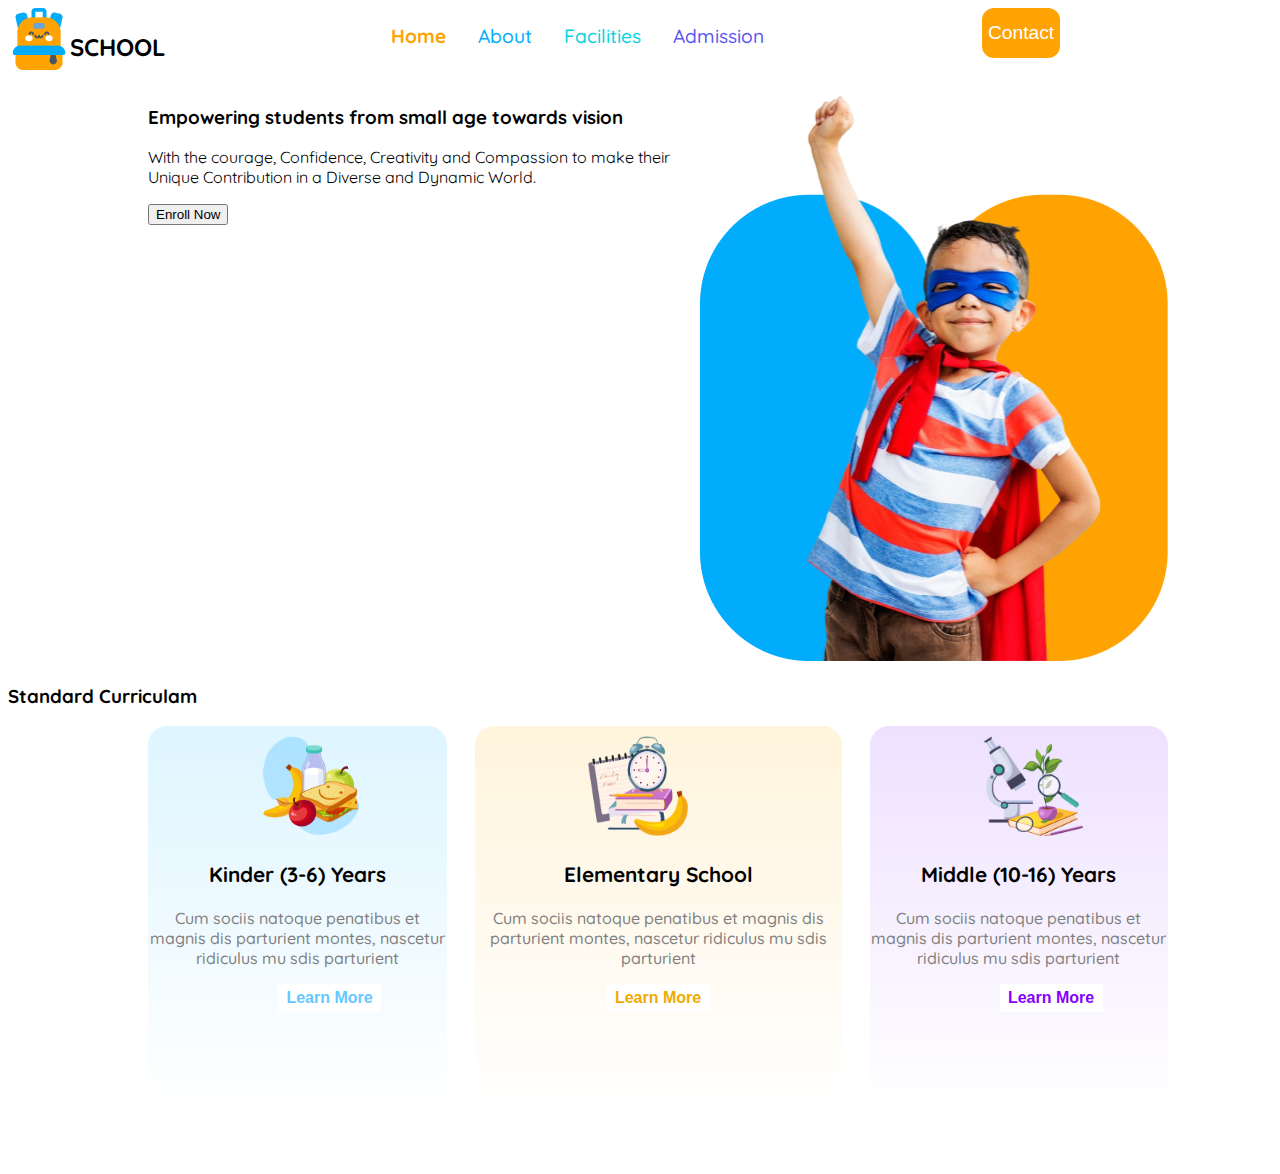
==== index.html @ 7dfc8a81 "first commit" ====
<!DOCTYPE html>
<html lang="en">
<head>
    <meta charset="UTF-8">
    <meta name="viewport" content="width=device-width, initial-scale=1.0">
    <title>Assignment 2</title>
    <link rel="stylesheet" href="styles/index.css">
</head>
<body class="quicksand">
    <header>
<nav class="navbar">
    <div class="div"><img src="assets/logo.png" alt="">
<h3 class="nav-title">SCHOOL</h3>
</div>
<ul class="nav-links">
   <li class="nav-item"><a href="" class="nav-link-1">Home</a></li>
   <li class="nav-item"><a href="" class="nav-link-2">About</a></li>
   <li class="nav-item"><a href="" class="nav-link-3">Facilities</a></li>
   <li class="nav-item"><a href="" class="nav-link-4">Admission</a></li>
</ul>
<button class="button-1">Contact</button>
</nav>
    </header>
    <main>
        <section class="baby-1">
            <div class="baby">
                <h3 class="baby-title">Empowering
                    students from small age towards vision </h3>
                    <p class="baby-paragraph">With the courage, Confidence, Creativity and Compassion to make their Unique Contribution in a Diverse and Dynamic World.</p>
                    <button class="button-2">Enroll Now</button>
            </div>
            <div class="baby-pic">
                <img src="assets/hero-kids.png">
            </div>
        </section>
        <section class="card">
            <h3 class="card-title">Standard Curriculam</h3>
           <div class="cards">
             <div class="card-1">
                <img src="assets/kinder.png">
                <h3 class="card-123-title">Kinder (3-6) Years</h3>
                <p class="card-123-paragraph">Cum sociis natoque penatibus et magnis
                    dis parturient montes, nascetur ridiculus
                    mu sdis parturient</p>
                    <button class="card-1-button">Learn More</button>
            </div>
           
            
            <div class="card-2">
                <img src="assets/elementary.png">
                <h3 class="card-123-title">Elementary School</h3>
                <p class="card-123-paragraph">Cum sociis natoque penatibus et magnis
                    dis parturient montes, nascetur ridiculus
                    mu sdis parturient</p>
                    <button class="card-2-button">Learn More</button>
            </div>
            <div class="card-3">
                <img src="assets/middle.png">
                <h3 class="card-123-title">Middle (10-16) Years</h3>
                <p class="card-123-paragraph">Cum sociis natoque penatibus et magnis
                    dis parturient montes, nascetur ridiculus
                    mu sdis parturient</p>
                    <button class="card-3-button">Learn More</button>
            </div>
        </div>
        

        </section>

    </main>
    
</body>
</html>
---- styles/index.css ----
@import url('https://fonts.googleapis.com/css2?family=Quicksand:wght@300..700&display=swap');



.quicksand {
  font-family: "Quicksand", serif;
  font-optical-sizing: auto;
  font-weight: 400;
  font-style: normal;
}

    body{
        max-width: 1160px;
    }

.navbar{
    max-width: 1160px;
    display: flex;
   
   
    
}
.div{
    display: flex;
}
.navbar img{
    width: 62px;
    height: 62px;
}
.nav-title{
    font-size: 1.5rem;
    font-weight: 700;
   
    color: Black;
}
.nav-links{
    display: flex;
    margin-left: 186px;
   
}
.nav-item{
    list-style: none;
    margin-right: 32px;
}
.nav-link-1{
    text-decoration: none;
    font-weight: 700;
    font-size: 1.2rem;
    color: rgb(254, 163, 1);
}
.nav-link-2{
    text-decoration: none;
    font-weight: 500;
    font-size: 1.2rem;
    color:rgb(1, 172, 253) ;
}
.nav-link-3{
    text-decoration: none;
    font-weight: 500;
    font-size: 1.2rem;
    color: rgb(5, 212, 223);
}
.nav-link-4{
    text-decoration: none;
    font-weight: 500;
    font-size: 1.2rem;
    color: rgb(93, 88, 239) ;
}
.button-1{
    background-color:rgb(254, 163, 1);
    border-radius: 12px;
    border: none;
    color:rgb(255, 255, 255) ;
    font-weight: 500;
    font-size: 1.2rem;
    padding: 10px, 10px, 10px, 10px;
    width:197px;
    height: 50px;
    margin-left: 186px;
    margin-right: 141px;
}
.baby-1{
    margin-left: 140px;
    max-width:1440px ;
    display: flex;
}
.baby-1 img{
    width: 468px;
    height: 575px;
}
.card{
    width:1160px;
    height: 482px;
}
.cards{
    display: flex;
    gap:28px ;
    margin-left: 140px;
}
.card-1{
    max-width: 368px;
    max-height: 477px;
    border-radius: 19px;
    border: skyblue;
    background:linear-gradient(to bottom,rgb(222, 245, 255),rgba(255, 255, 255, 0))
   
    }
    .card-1 img{
    
      width: 100px;
      height: 100px;
      margin-left: 113px;
      margin-top: 10px;
      
    }
    .card-2 img{
    
        width: 100px;
        height: 100px;
        margin-left: 113px;
        margin-top: 10px;
        
      }
      .card-3 img{
    
        width: 100px;
        height: 100px;
        margin-left: 113px;
        margin-top: 10px;
        
      }
.card-123-title{
    font-weight: 700;
    font-size: 1.3rem;
    text-align: center;
}
.card-123-paragraph{
    font-size: 1rem;
    font-weight: 500;
    text-align: center;
    color:rgb(128, 128, 128);
}
.card-2{
    max-width: 368px;
    max-height: 477px;
    border-radius: 19px;
   background: linear-gradient(rgb(255, 244, 220),rgba(255, 255, 255, 0));
}
.card-3{
    max-width: 368px;
    max-height: 477px;
    border:green;
    border-radius: 19px;
   background: linear-gradient(rgb(238, 225, 255),transparent);
}
.card-1-button{
width: 103px;
height:28px;
color:rgb(100, 200, 255);
font-size:1rem;
font-weight: 700;
text-align: center;
background-color:white ;
border: none;
margin-left: 130px;
}
.card-2-button{
    width: 103px;
    height:28px;
    color:rgb(240, 170, 0);
    font-size:1rem;
    font-weight: 700;
    text-align: center;
    background-color:white ;
    border: none;
    margin-left: 132px;
    margin-right: 132px;
    margin-bottom: 50px;
    }
    .card-3-button{
        width: 103px;
        height:28px;
        color:rgb(135, 0, 255);
        font-size:1rem;
        font-weight: 700;
        text-align: center;
        background-color:white ;
        border: none;
        margin-left: 130px;
        margin-bottom: 100px;
        }
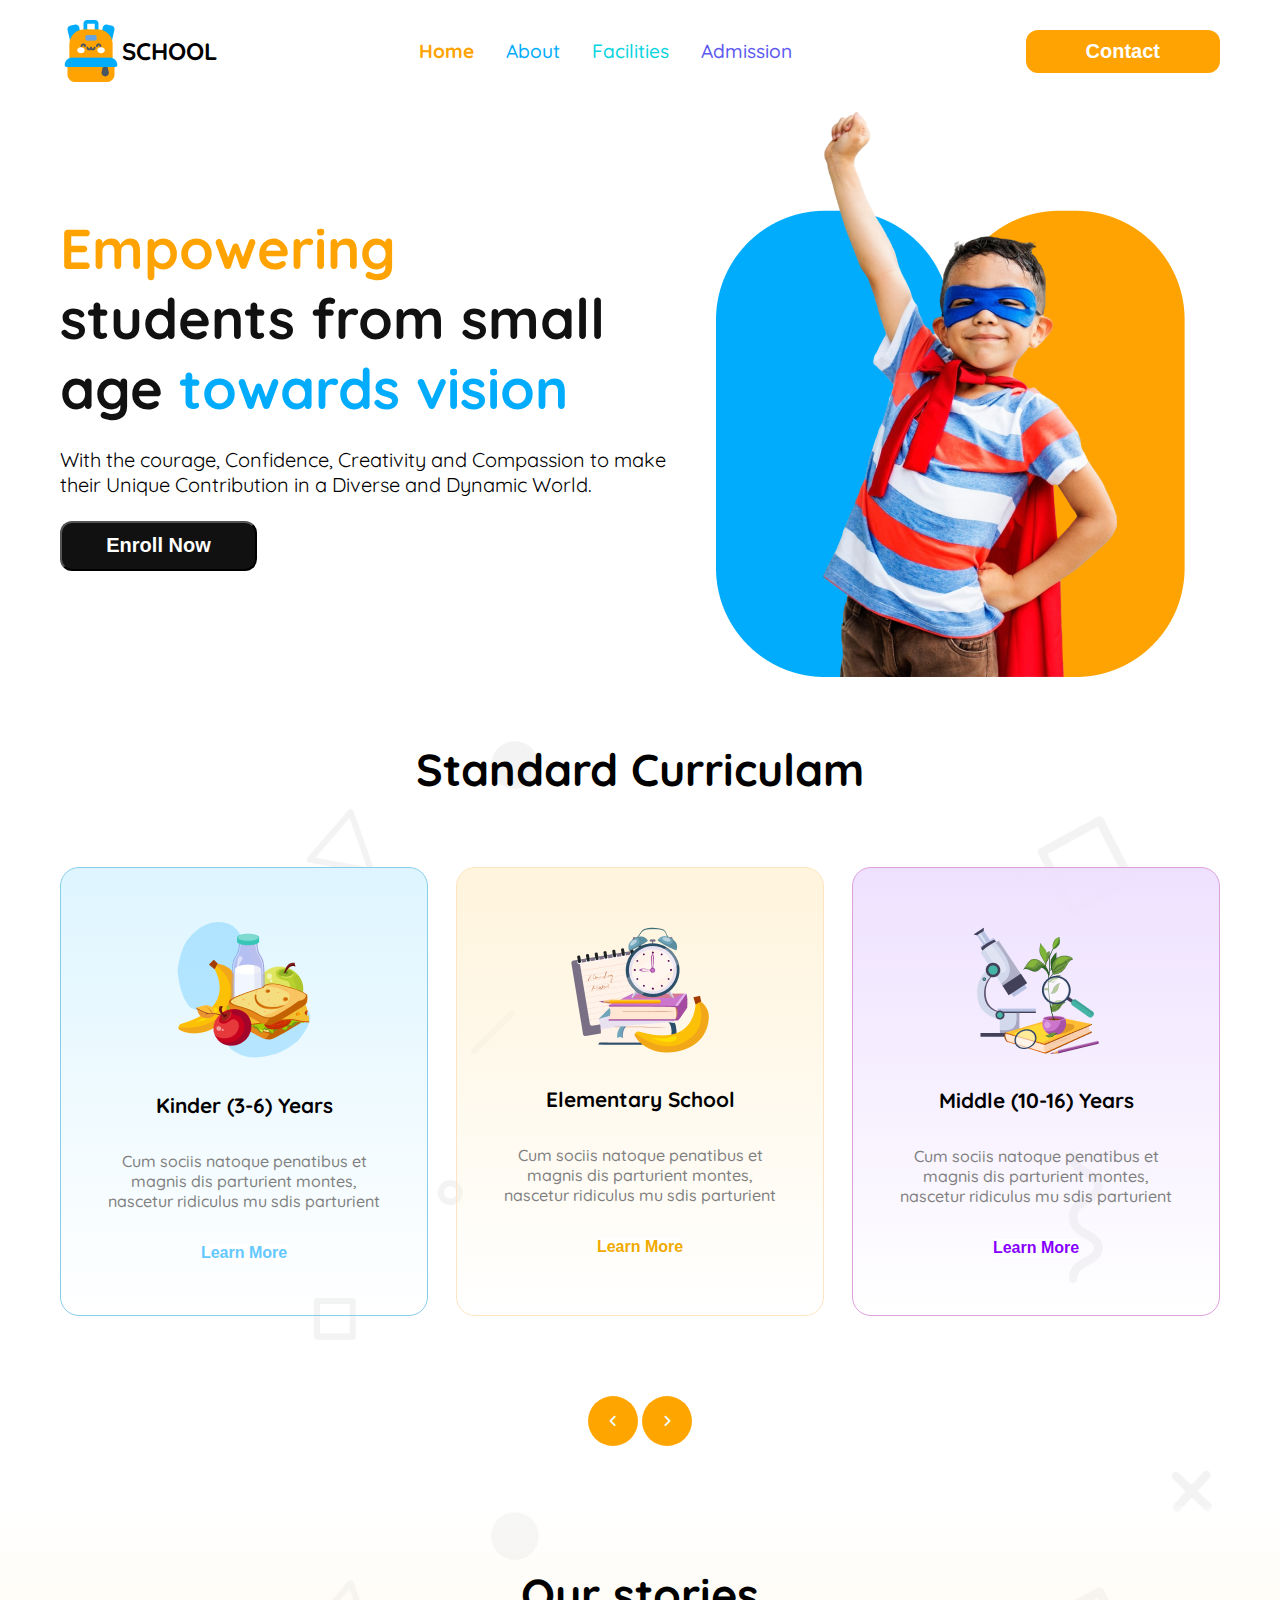
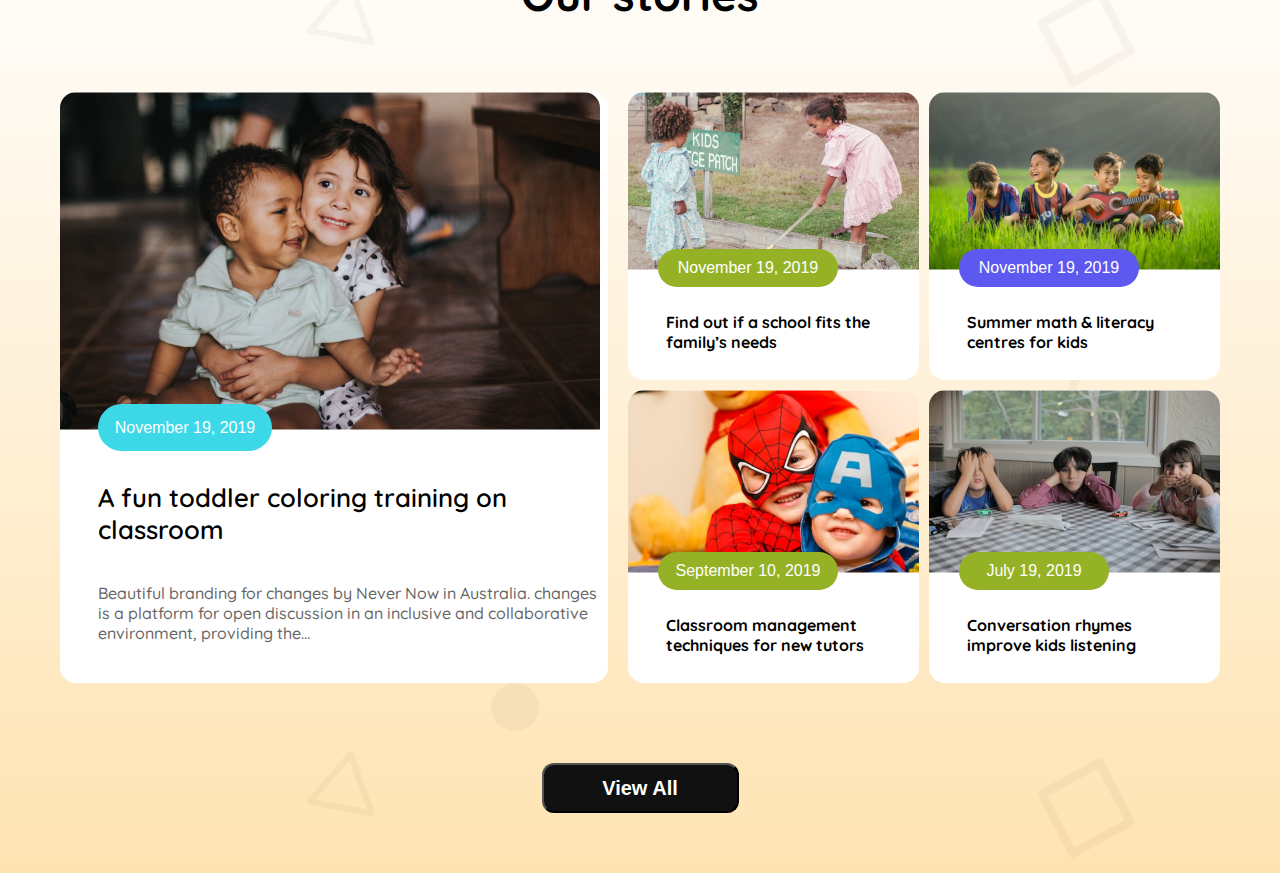
==== commit 2c7efb1c: "rename the html file" ====
--- a/index.html
+++ b/index.html
@@ -1,73 +1,161 @@
 <!DOCTYPE html>
 <html lang="en">
+
 <head>
     <meta charset="UTF-8">
     <meta name="viewport" content="width=device-width, initial-scale=1.0">
     <title>Assignment 2</title>
-    <link rel="stylesheet" href="styles/index.css">
+    <link rel="stylesheet" href="styles/index1.css">
+    <link rel="stylesheet" href="https://cdnjs.cloudflare.com/ajax/libs/font-awesome/6.7.2/css/all.min.css"
+        integrity="sha512-Evv84Mr4kqVGRNSgIGL/F/aIDqQb7xQ2vcrdIwxfjThSH8CSR7PBEakCr51Ck+w+/U6swU2Im1vVX0SVk9ABhg=="
+        crossorigin="anonymous" referrerpolicy="no-referrer" />
 </head>
+
 <body class="quicksand">
     <header>
-<nav class="navbar">
-    <div class="div"><img src="assets/logo.png" alt="">
-<h3 class="nav-title">SCHOOL</h3>
-</div>
-<ul class="nav-links">
-   <li class="nav-item"><a href="" class="nav-link-1">Home</a></li>
-   <li class="nav-item"><a href="" class="nav-link-2">About</a></li>
-   <li class="nav-item"><a href="" class="nav-link-3">Facilities</a></li>
-   <li class="nav-item"><a href="" class="nav-link-4">Admission</a></li>
-</ul>
-<button class="button-1">Contact</button>
-</nav>
+        <nav class="navbar">
+            <div class="div"><img src="assets/logo.png" alt="">
+                <h3 class="nav-title">SCHOOL</h3>
+            </div>
+            <ul class="nav-links">
+                <li class="nav-item"><a href="" class="nav-link-1">Home</a></li>
+                <li class="nav-item"><a href="" class="nav-link-2">About</a></li>
+                <li class="nav-item"><a href="" class="nav-link-3">Facilities</a></li>
+                <li class="nav-item"><a href="" class="nav-link-4">Admission</a></li>
+            </ul>
+            <button class="button-1">Contact</button>
+            <i class="fa-solid fa-bars" id="menubar"></i>
+        </nav>
+
+
+        <section class="hero-kid">
+            <div class="hero">
+                <h3 class="hero-kid-title"><span class="span-1">Empowering</span><br>
+                    <span class="span-2">students from small <br> age </span> <span class="span-3"> towards
+                        vision</span>
+                </h3>
+                <p class="hero-kid-paragraph">With the courage, Confidence, Creativity and Compassion to make <br> their
+                    Unique Contribution in a Diverse and Dynamic World.</p>
+                <button class="button-2">Enroll Now</button>
+            </div>
+            <div class="hero-pic">
+                <img src="assets/hero-kids.png" alt="">
+            </div>
+        </section>
     </header>
     <main>
-        <section class="baby-1">
-            <div class="baby">
-                <h3 class="baby-title">Empowering
-                    students from small age towards vision </h3>
-                    <p class="baby-paragraph">With the courage, Confidence, Creativity and Compassion to make their Unique Contribution in a Diverse and Dynamic World.</p>
-                    <button class="button-2">Enroll Now</button>
+        <section class="curriculam">
+            <h3 class="card-title">Standard Curriculam</h3>
+            <div class="cards">
+                <div class="card-1 commom-card">
+                    <img src="assets/kinder.png">
+                    <h3 class="card-123-title">Kinder (3-6) Years</h3>
+                    <p class="card-123-paragraph">Cum sociis natoque penatibus et magnis
+                        dis parturient montes, nascetur ridiculus
+                        mu sdis parturient</p>
+                    <button class="card-1-button">Learn More</button>
+                </div>
+                <div class="card-2 commom-card">
+                    <img src="assets/elementary.png">
+                    <h3 class="card-123-title">Elementary School</h3>
+                    <p class="card-123-paragraph">Cum sociis natoque penatibus et magnis
+                        dis parturient montes, nascetur ridiculus
+                        mu sdis parturient</p>
+                    <button class="card-2-button">Learn More</button>
+                </div>
+                <div class="card-3 commom-card">
+                    <img src="assets/middle.png">
+                    <h3 class="card-123-title">Middle (10-16) Years</h3>
+                    <p class="card-123-paragraph">Cum sociis natoque penatibus et magnis
+                        dis parturient montes, nascetur ridiculus
+                        mu sdis parturient</p>
+                    <button class="card-3-button">Learn More</button>
+                </div>
+
             </div>
-            <div class="baby-pic">
-                <img src="assets/hero-kids.png">
+            <div class="r-button"><button class="round-button"><i class="fa-solid fa-angle-left"></i> </button> <button class="round-button"><i class="fa-solid fa-angle-right"></i></button></div> 
+
+        </section>
+        <section class="story-class">
+            <div class="story">
+                <h3 class="story-title">Our stories</h3>
+                <div class="story-container">
+                    <div class="big-card">
+                        <img src="assets/story-1.png" alt="">
+                        <div class="bn"><button class="story-button-1">November 19, 2019</button></div>
+                        <h3 class="big-card-title">A fun toddler coloring training on<br>
+                            classroom</h3>
+                        <p class="big-card-paragraph">Beautiful branding for changes by Never Now in Australia.
+                            changes is a platform for open discussion in an inclusive and
+                            collaborative environment, providing the...</p>
+                    </div>
+                    <div class="collage">
+                        <div class="small-card">
+                            <img src="assets/story-2.png" alt="">
+                            <div class="small-button"><button class="s-button">November 19, 2019</button></div>
+                            <p class="story-paragraph">Find out if a school fits the<br>
+                                family’s needs
+                            </p>
+                        </div>
+                        <div class="small-card">
+                            <img src="assets/story-3.png" alt="">
+                            <div class="small-button"><button class="s1-button">November 19, 2019</button></div>
+                            <p class="story-paragraph">Summer math & literacy<br>
+                                centres for kids</p>
+                        </div>
+                        <div class="small-card">
+                            <img src="assets/story-4.png" alt="">
+                            <div class="small-button"><button class="s-button">September 10, 2019</button></div>
+                            <p class="story-paragraph">Classroom management<br>
+                                techniques for new tutors
+                            </p>
+                        </div>
+                        <div class="small-card">
+                            <img src="assets/story-5.png" alt="">
+                            <div class="small-button"><button class="s2-button">July 19, 2019</button></div>
+                            <p class="story-paragraph">Conversation rhymes<br>
+                                improve kids listening
+                            </p>
+                        </div>
+                    </div>
+                </div> 
+                <div class="btn"><button class="button-7">View All</button></div>
             </div>
         </section>
-        <section class="card">
-            <h3 class="card-title">Standard Curriculam</h3>
-           <div class="cards">
-             <div class="card-1">
-                <img src="assets/kinder.png">
-                <h3 class="card-123-title">Kinder (3-6) Years</h3>
-                <p class="card-123-paragraph">Cum sociis natoque penatibus et magnis
-                    dis parturient montes, nascetur ridiculus
-                    mu sdis parturient</p>
-                    <button class="card-1-button">Learn More</button>
-            </div>
-           
+    </main>
+    <footer class="none">
+        <section class="footer-section">
             
-            <div class="card-2">
-                <img src="assets/elementary.png">
-                <h3 class="card-123-title">Elementary School</h3>
-                <p class="card-123-paragraph">Cum sociis natoque penatibus et magnis
-                    dis parturient montes, nascetur ridiculus
-                    mu sdis parturient</p>
-                    <button class="card-2-button">Learn More</button>
-            </div>
-            <div class="card-3">
-                <img src="assets/middle.png">
-                <h3 class="card-123-title">Middle (10-16) Years</h3>
-                <p class="card-123-paragraph">Cum sociis natoque penatibus et magnis
-                    dis parturient montes, nascetur ridiculus
-                    mu sdis parturient</p>
-                    <button class="card-3-button">Learn More</button>
-            </div>
-        </div>
-        
 
+                <div class="main-div">
+                    <div class="footer-1">
+                        <div class="divi"><img src="assets/babe.png">
+                            <h3 class="footer-title">Kids<br> Education</h3>
+                        </div>
+                        <p class="footer-paragraph">Pizza ipsum dolor meat lovers buffalo.<br>Deep dolor roll melted
+                            bacon
+                            Bianca pan<br> bacon pineapple Aussie. Mayo rib sauce<br> Hawaiian meatball.</p>
+                    </div>
+                    <div class="about">
+                        <h3 class="about-title">About School</h3>
+                        <ul class="links">
+                            <li class="item"><a href="" class="link-1">Home</a></li>
+                            <li class="item"><a href="" class="link-1">About</a></li>
+                            <li class="item"><a href="" class="link-1">Facilities</a></li>
+                            <li class="item"><a href="" class="link-1">Admission</a></li>
+                        </ul>
+                    </div>
+                    <div class="social-media">
+                        <h3 class="media-title">Keep In Touch</h3>
+                        <img src="assets/fb.png" alt="">
+                        <img src="assets/dribble.png" alt="">
+                        <img src="assets/twitter.png" alt="">
+                        <img src="assets/google+.png" alt="">
+                    </div>
+                </div>
+            
         </section>
+    </footer>
+</body>
 
-    </main>
-    
-</body>
 </html>--- a/styles/index1.css
+++ b/styles/index1.css
@@ -0,0 +1,555 @@
+@import url('https://fonts.googleapis.com/css2?family=Quicksand:wght@300..700&display=swap');
+
+
+
+.quicksand {
+    font-family: "Quicksand", serif;
+    font-optical-sizing: auto;
+    font-weight: 400;
+    font-style: normal;
+}
+
+* {
+    margin: 0px;
+    padding: 0px;
+}
+
+main {
+
+    background: url('../assets/bg.png');
+
+}
+
+.navbar,
+.hero-kid,
+.curriculam,
+.story,
+.footer-class {
+    max-width: 1160px;
+    margin: 0px auto;
+}
+
+.navbar {
+
+    display: flex;
+    justify-content: space-between;
+
+    align-items: center;
+    margin-top: 20px;
+    margin-bottom: 20px;
+}
+
+.div {
+    display: flex;
+    align-items: center;
+}
+
+.navbar img {
+    width: 62px;
+    height: 62px;
+}
+
+.nav-title {
+    font-size: 1.5rem;
+    font-weight: 700;
+
+    color: Black;
+}
+
+.nav-links {
+    display: flex;
+
+
+}
+
+.nav-item {
+    list-style: none;
+    margin-right: 32px;
+}
+
+.nav-link-1 {
+    text-decoration: none;
+    font-weight: 700;
+    font-size: 1.2rem;
+    color: rgb(254, 163, 1);
+}
+
+.nav-link-2 {
+    text-decoration: none;
+    font-weight: 500;
+    font-size: 1.2rem;
+    color: rgb(1, 172, 253);
+}
+
+.nav-link-3 {
+    text-decoration: none;
+    font-weight: 500;
+    font-size: 1.2rem;
+    color: rgb(5, 212, 223);
+}
+
+.nav-link-4 {
+    text-decoration: none;
+    font-weight: 500;
+    font-size: 1.2rem;
+    color: rgb(93, 88, 239);
+}
+
+.button-1 {
+    background-color: rgb(254, 163, 1);
+    border-radius: 12px;
+    border: none;
+    color: rgb(255, 255, 255);
+    font-weight: 600;
+    font-size: 1.25rem;
+    padding: 10px 60px;
+}
+#menubar{
+    display: none;
+}
+
+.hero-kid {
+    display: flex;
+    align-items: center;
+    gap: 50px;
+}
+
+.hero-kid-paragraph {
+    font-weight: 400;
+    font-size: 1.25rem;
+    color: Black;
+}
+
+.hero {
+    display: flex;
+    flex-direction: column;
+    gap: 24px;
+
+}
+
+
+
+.button-2 {
+    width: 197px;
+    height: 50px;
+    border-radius: 12px;
+    color: rgb(255, 255, 255);
+    background-color: rgb(17, 17, 17);
+    padding: 10px, 10px, 10px, 10px;
+    font-size: 1.25rem;
+    font-weight: 700;
+}
+
+.span-1 {
+    font-size: 3.5rem;
+    font-weight: 700;
+    color: rgb(254, 163, 1);
+}
+
+.span-2 {
+    font-size: 3.5rem;
+    font-weight: 700;
+    color: rgb(17, 17, 17);
+}
+
+.span-3 {
+    font-size: 3.5rem;
+    font-weight: 700;
+    color: rgb(1, 172, 253);
+}
+
+.cards {
+    display: flex;
+
+    gap: 28px;
+}
+
+
+.commom-card {
+    display: flex;
+    flex-direction: column;
+    gap: 33px;
+    justify-content: center;
+    align-items: center;
+    padding: 53px 40px;
+
+}
+
+.card-123-title {
+    font-weight: 700;
+    font-size: 1.3rem;
+    text-align: center;
+}
+
+.card-123-paragraph {
+    font-size: 1rem;
+    font-weight: 500;
+    text-align: center;
+    color: rgb(128, 128, 128);
+}
+
+.card-1 {
+
+    border-radius: 19px;
+
+    border: 1px solid skyblue;
+    background: linear-gradient(to bottom, rgb(222, 245, 255), rgba(255, 255, 255, 0))
+}
+
+.card-2 {
+    border: 1px solid bisque;
+    border-radius: 19px;
+    background: linear-gradient(rgb(255, 244, 220), rgba(255, 255, 255, 0));
+}
+
+.card-3 {
+    border: 1px solid plum;
+    border-radius: 19px;
+    background: linear-gradient(rgb(238, 225, 255), transparent);
+}
+
+.card-1-button {
+
+    color: rgb(100, 200, 255);
+    font-size: 1rem;
+    font-weight: 700;
+    text-align: center;
+    background-color: white;
+    border: none;
+
+}
+
+.card-2-button {
+
+    color: rgb(240, 170, 0);
+    font-size: 1rem;
+    font-weight: 700;
+    text-align: center;
+    background-color: white;
+    border: none;
+
+
+}
+
+.card-3-button {
+
+    color: rgb(135, 0, 255);
+    font-size: 1rem;
+    font-weight: 700;
+    text-align: center;
+    background-color: white;
+    border: none;
+
+
+}
+
+.card-title,
+.story-title {
+    font-weight: 700;
+    font-size: 2.8rem;
+    text-align: center;
+}
+
+.card-title {
+    margin-top: 60px;
+    margin-bottom: 70px;
+}
+
+.r-button {
+    text-align: center;
+    margin-top: 80px;
+    margin-bottom: 60px;
+}
+
+.round-button {
+    height: 50px;
+    width: 50px;
+    border-radius: 50%;
+    padding: 18px;
+    border: none;
+    background-color: orange;
+    color: azure;
+    font-weight: 700;
+
+
+
+}
+
+.button-7 {
+    width: 197px;
+    height: 50px;
+    border-radius: 12px;
+    color: rgb(255, 255, 255);
+    background-color: rgb(17, 17, 17);
+    padding: 10px, 10px, 10px, 10px;
+    font-size: 1.25rem;
+    font-weight: 700;
+}
+.btn{
+    margin-top: 80px;
+    margin-bottom: 60px;
+}
+.story-class {
+    background: linear-gradient(to top, rgba(254, 163, 1, 0.3), rgba(255, 255, 255, 0.3));
+
+}
+
+.story-title {
+    margin-top: 60px;
+    margin-bottom: 70px;
+}
+
+.story-container {
+    display: flex;
+    gap: 20px;
+}
+
+.big-card img {
+
+    border-top-left-radius: 16px;
+    border-top-right-radius: 16px;
+}
+
+.big-card {
+padding-bottom: 35px;
+    background-color: white;
+    border-radius: 16px;
+
+}
+
+.big-card-title {
+    color: rgba(0, 0, 0, 1);
+    font-weight: 600;
+    font-size: 1.6rem;
+    margin-left: 38px;
+    margin-bottom: 38px;
+}
+
+.big-card-paragraph {
+    font-weight: 500;
+    font-size: 1rem;
+    color: rgba(102, 102, 102, 1);
+    margin-left: 38px;
+}
+
+.story-button-1 {
+    background-color: rgb(60, 216, 232);
+    width: 174px;
+    height: 47px;
+    border-radius: 47px;
+    color: white;
+    font-weight: 500;
+    font-size: 1rem;
+    border: none;
+
+}
+
+.bn {
+    margin-left: 38px;
+    bottom: 30px;
+    position: relative;
+
+
+}
+
+.collage {
+    display: grid;
+    grid-template-columns: repeat(2, 1fr);
+    gap: 10px;
+}
+
+.small-card {
+    padding-bottom: 28px;
+    border-radius: 16px;
+    background-color: white;
+}
+
+.story-class {
+    display: flex;
+
+}
+
+.story {
+    display: flex;
+    flex-direction: column;
+    align-items: center;
+    justify-content: center;
+}
+
+.small-card img {
+    border-top-left-radius: 16px;
+    border-top-right-radius: 16px;
+}
+
+.small-button {
+    margin-left: 30px;
+    position: relative;
+    bottom: 25px;
+
+}
+
+.s-button {
+    background-color: rgb(149, 178, 38);
+    width: 180px;
+    height: 38px;
+    border-radius: 47px;
+    color: white;
+    font-weight: 500;
+    font-size: 1rem;
+    border: none;
+}
+
+.s1-button {
+    background-color: rgba(93, 88, 240, 1);
+    width: 180px;
+    height: 38px;
+    border-radius: 47px;
+    color: white;
+    font-weight: 500;
+    font-size: 1rem;
+    border: none;
+}
+
+.s2-button {
+    background-color: rgb(149, 178, 38);
+    width: 150px;
+    height: 38px;
+    border-radius: 47px;
+    color: white;
+    font-weight: 500;
+    font-size: 1rem;
+    border: none;
+}
+
+.story-paragraph {
+    font-size: 1rem;
+    font-weight: 700;
+    color: rgb(0, 0, 0);
+    margin-left: 38px;
+}
+
+.footer-section {
+    background-color: rgba(1, 172, 253, 1);
+}
+
+.main-div {
+    display: flex;
+
+    padding-top: 123px;
+    padding-bottom: 174px;
+    justify-content: space-around;
+
+}
+
+.divi {
+    display: flex;
+    margin-bottom: 20px;
+}
+
+.footer-title {
+    font-weight: 700;
+    font-size: 2.6rem;
+    color: rgb(255, 255, 255);
+
+
+}
+
+.item {
+    list-style: none;
+    margin-bottom: 20px;
+
+}
+
+.link-1 {
+    text-decoration: none;
+    font-weight: 5200;
+    font-size: 1.5erem;
+    gap: 30px;
+    color: rgb(255, 255, 255);
+}
+
+.footer-paragraph {
+    color: rgb(255, 255, 255);
+    font-weight: 400;
+    font-size: 1.25rem;
+}
+
+.about-title {
+    font-weight: 700;
+    font-size: 1.5erem;
+    color: rgb(255, 255, 255);
+    margin-bottom: 20px;
+}
+
+.media-title {
+    font-weight: 700;
+    font-size: 1.6erem;
+    color: rgb(255, 255, 255);
+    margin-bottom: 20px;
+}
+
+.none{
+    display: none;
+}
+@media screen  and (max-width:576px) {
+    .nav-title{
+        display: none;
+    }
+    .nav-links{
+        display: none;
+    }
+    .button-1{
+        display: none;
+    }
+    #menubar{
+        display: unset;
+    }
+    .navbar{
+        padding: 12px 20px;
+        border: 2px solid orange;
+        margin-top: 0px;
+    }
+    .hero-kid{
+        flex-direction: column-reverse;
+        justify-content: center;
+        align-items: center;
+        padding: 0px 20px;
+    }
+    .hero-kid img{
+        width: 100%;
+    }
+    .hero{
+        justify-content: center;
+        align-items: center;
+    }
+    .hero-kid-paragraph{
+        text-align: center;
+    }
+    .hero-kid-title{
+        text-align: center;
+    }
+    .cards{
+        flex-direction: column;
+        gap:13px;
+        
+    }
+    .curriculam{
+        padding: 20px;
+    }
+    .card-title{
+        font-size: 1.8rem;
+        margin-bottom: 30px;
+    }
+    .r-button{
+        display: none;
+    }
+    .big-card{
+        display: none;
+    }
+    .small-card img{
+        width: 100%;
+    }
+    .collage{
+        padding: 0px 12px;
+    }
+}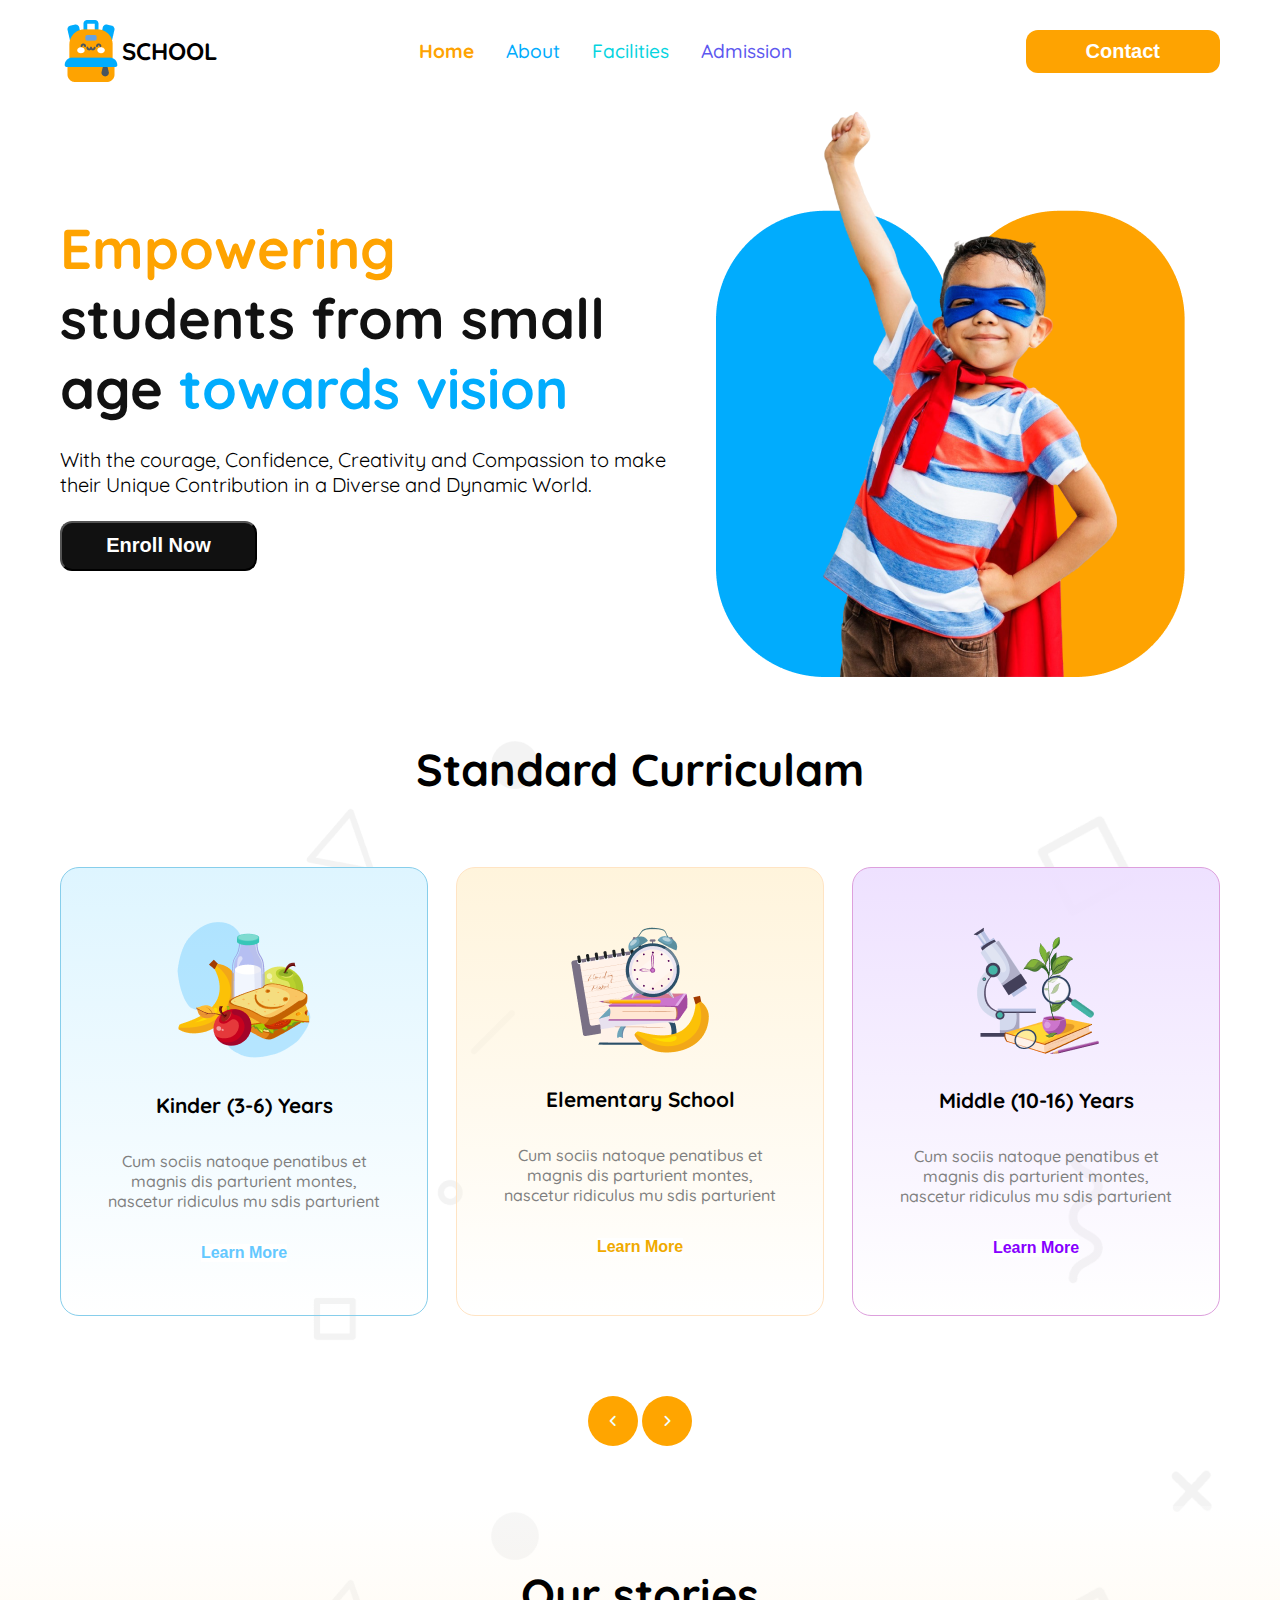
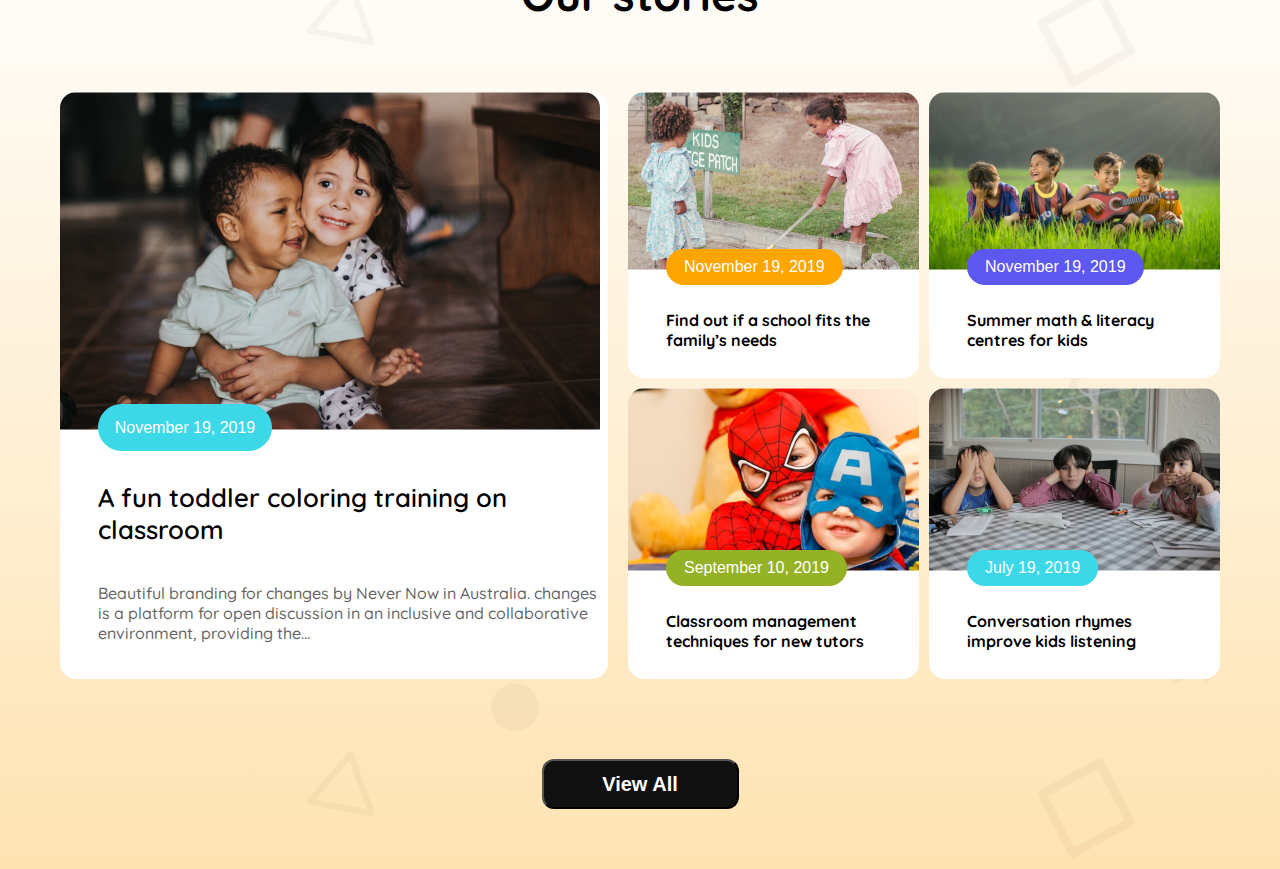
==== commit 0b502edf: "card design" ====
--- a/index.html
+++ b/index.html
@@ -92,14 +92,14 @@
                     <div class="collage">
                         <div class="small-card">
                             <img src="assets/story-2.png" alt="">
-                            <div class="small-button"><button class="s-button">November 19, 2019</button></div>
+                            <div class="small-button"><button class="s-button" style="background-color: orange;">November 19, 2019</button></div>
                             <p class="story-paragraph">Find out if a school fits the<br>
                                 family’s needs
                             </p>
                         </div>
                         <div class="small-card">
                             <img src="assets/story-3.png" alt="">
-                            <div class="small-button"><button class="s1-button">November 19, 2019</button></div>
+                            <div class="small-button"><button class="s-button" style="background-color: #5D58F0;">November 19, 2019</button></div>
                             <p class="story-paragraph">Summer math & literacy<br>
                                 centres for kids</p>
                         </div>
@@ -112,7 +112,7 @@
                         </div>
                         <div class="small-card">
                             <img src="assets/story-5.png" alt="">
-                            <div class="small-button"><button class="s2-button">July 19, 2019</button></div>
+                            <div class="small-button"><button class="s-button" style="background-color: #3CD8E8;">July 19, 2019</button></div>
                             <p class="story-paragraph">Conversation rhymes<br>
                                 improve kids listening
                             </p>
--- a/styles/index1.css
+++ b/styles/index1.css
@@ -382,7 +382,7 @@
 }
 
 .small-button {
-    margin-left: 30px;
+    margin-left: 38px;
     position: relative;
     bottom: 25px;
 
@@ -390,8 +390,7 @@
 
 .s-button {
     background-color: rgb(149, 178, 38);
-    width: 180px;
-    height: 38px;
+   padding:9px 18px;
     border-radius: 47px;
     color: white;
     font-weight: 500;
@@ -552,4 +551,17 @@
     .collage{
         padding: 0px 12px;
     }
+    .story-paragraph{
+        margin-left:10px;
+    }
+    .small-button{
+        margin-left: 10px;
+        bottom: 18px;
+
+    }
+    .s-button{
+        padding: 7px;
+        font-size: 0.7rem;
+    }
+
 }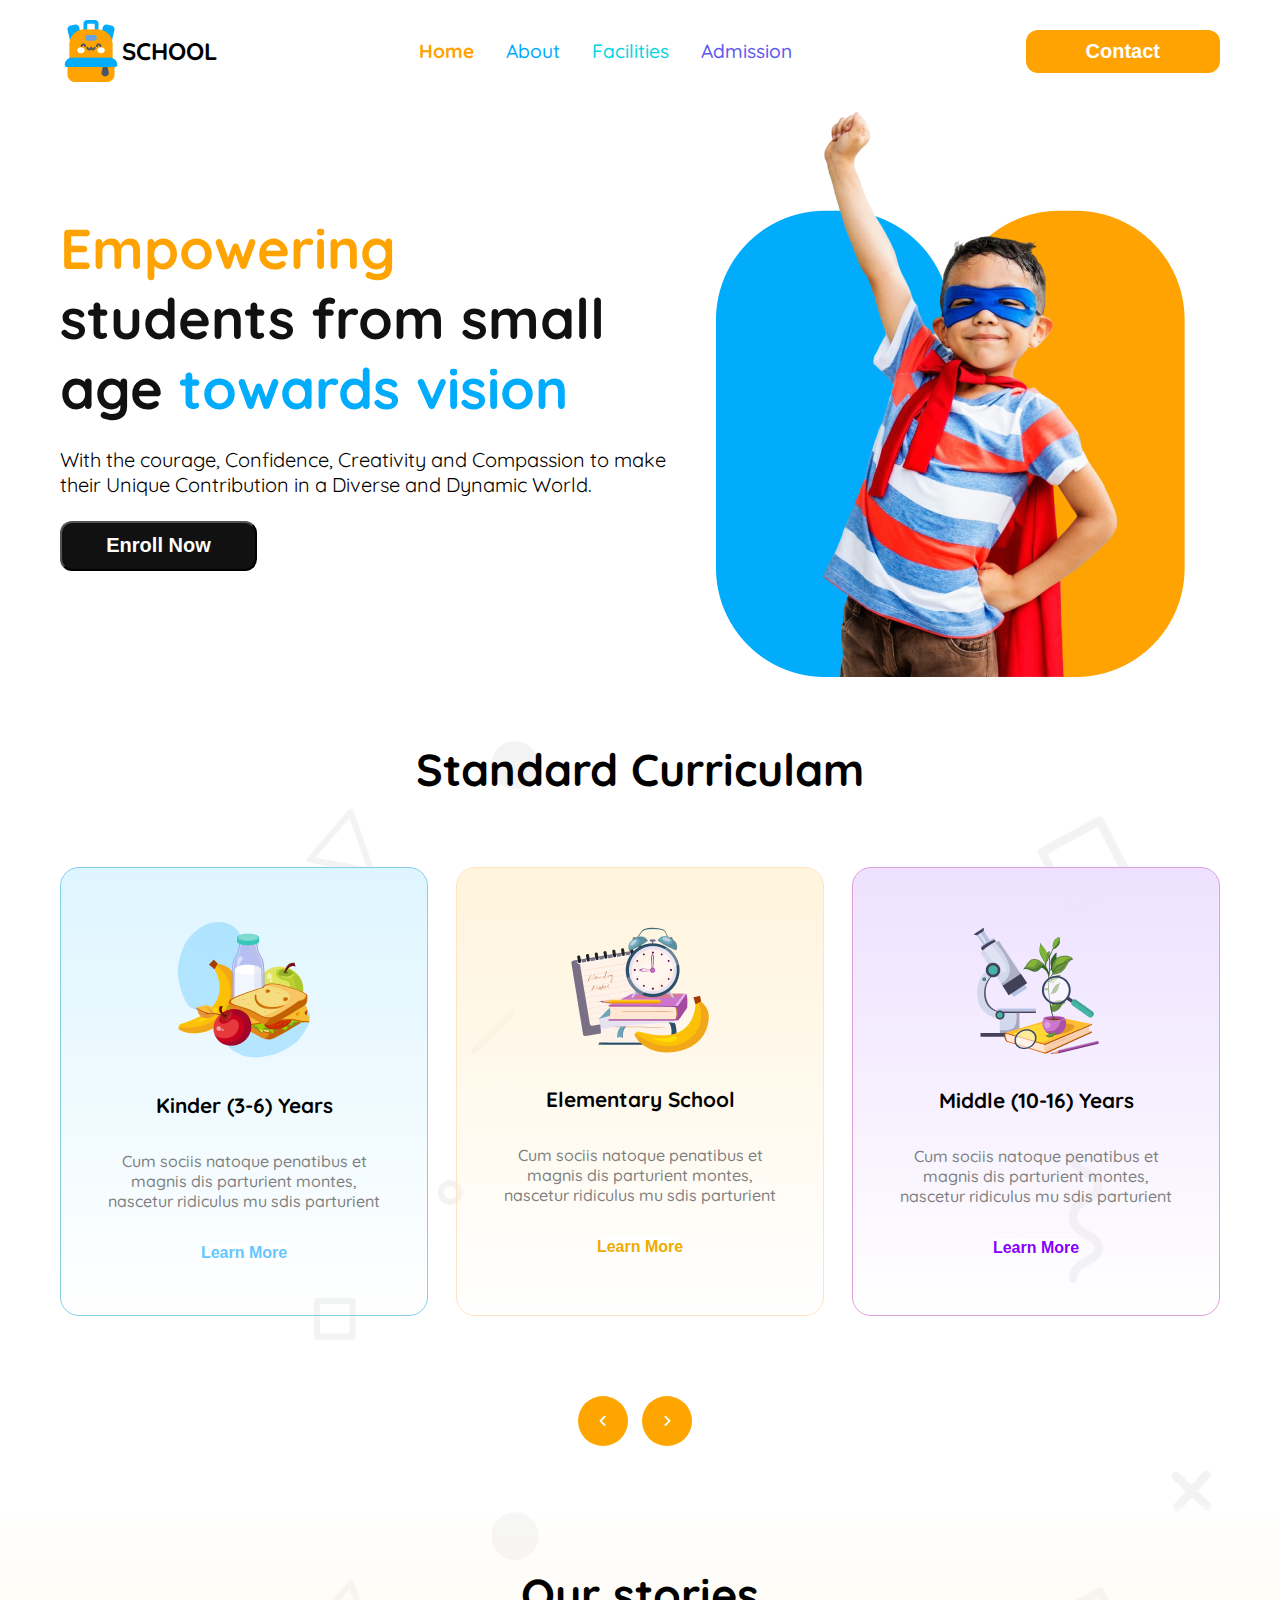
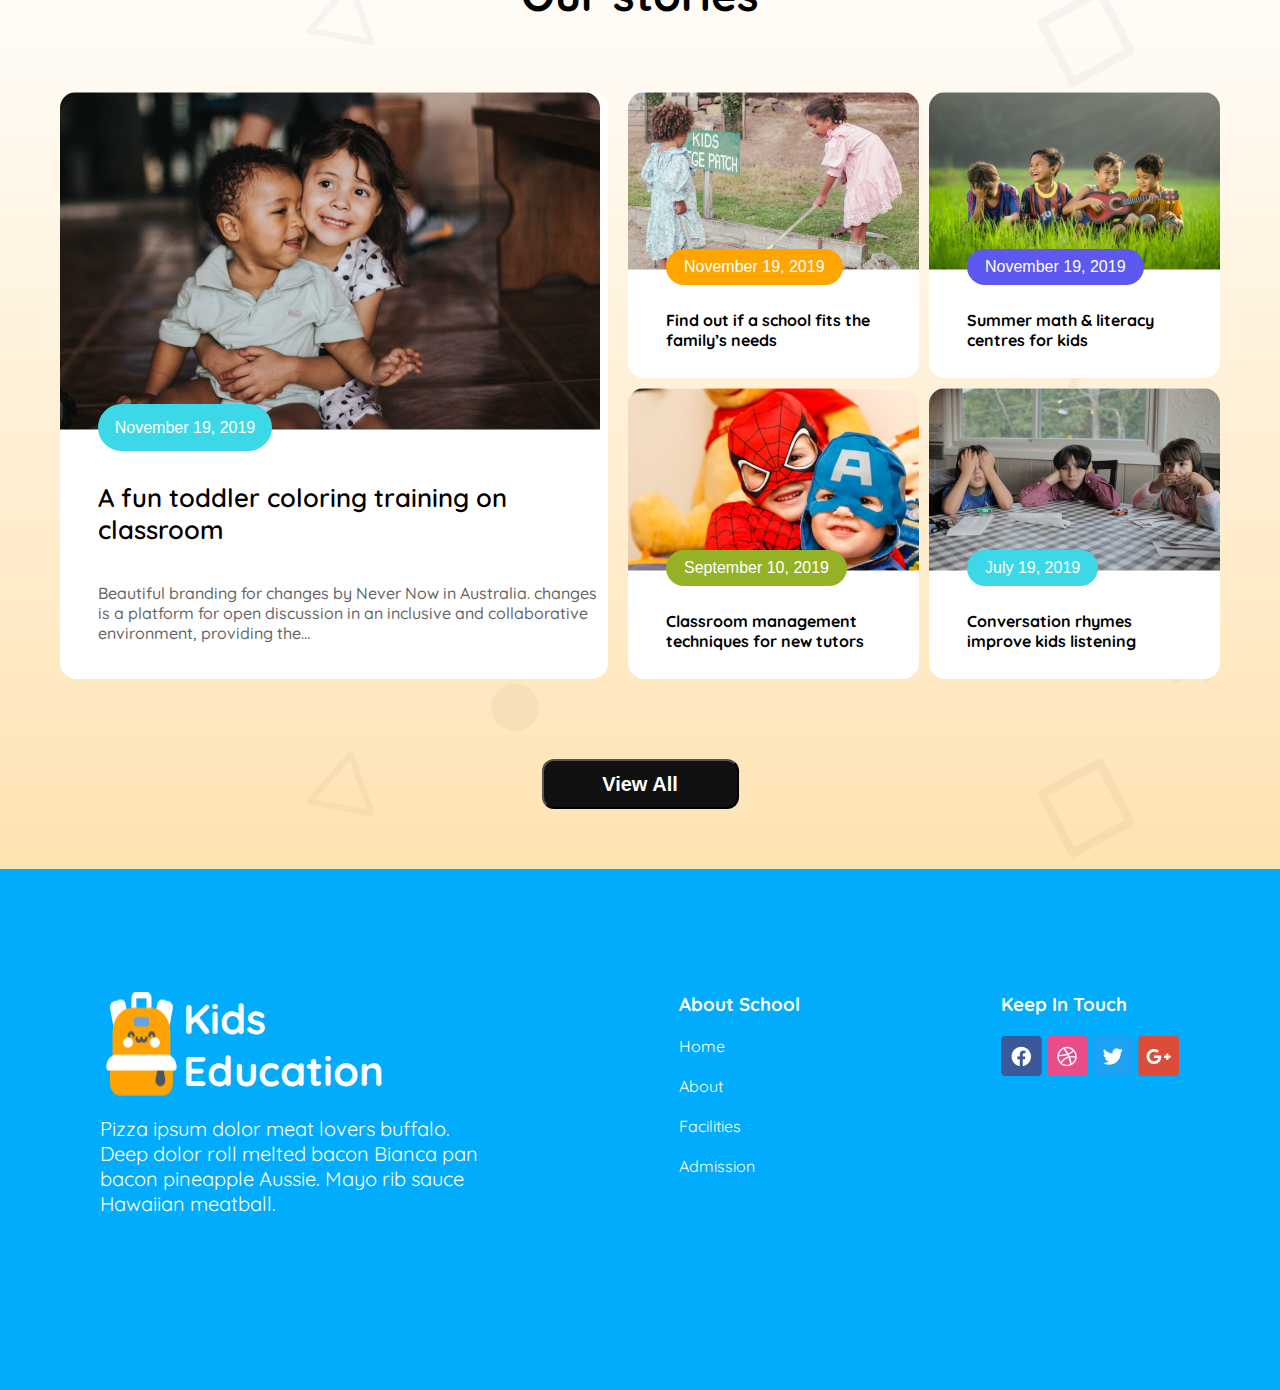
==== commit 19b3d4db: "Final" ====
--- a/index.html
+++ b/index.html
@@ -123,7 +123,7 @@
             </div>
         </section>
     </main>
-    <footer class="none">
+    <footer>
         <section class="footer-section">
             
 
--- a/styles/index1.css
+++ b/styles/index1.css
@@ -104,7 +104,8 @@
     font-size: 1.25rem;
     padding: 10px 60px;
 }
-#menubar{
+
+#menubar {
     display: none;
 }
 
@@ -266,15 +267,17 @@
     width: 50px;
     border-radius: 50%;
     padding: 18px;
+    margin-right: 10px;
     border: none;
     background-color: orange;
     color: azure;
     font-weight: 700;
-
-
-
-}
-
+}
+.round-button:hover{
+    background-color: cadetblue;
+    transform: scale(1.25) rotate(90deg);
+    transition: transform 0.5s;
+}
 .button-7 {
     width: 197px;
     height: 50px;
@@ -285,10 +288,12 @@
     font-size: 1.25rem;
     font-weight: 700;
 }
-.btn{
+
+.btn {
     margin-top: 80px;
     margin-bottom: 60px;
 }
+
 .story-class {
     background: linear-gradient(to top, rgba(254, 163, 1, 0.3), rgba(255, 255, 255, 0.3));
 
@@ -311,7 +316,7 @@
 }
 
 .big-card {
-padding-bottom: 35px;
+    padding-bottom: 35px;
     background-color: white;
     border-radius: 16px;
 
@@ -390,7 +395,7 @@
 
 .s-button {
     background-color: rgb(149, 178, 38);
-   padding:9px 18px;
+    padding: 9px 18px;
     border-radius: 47px;
     color: white;
     font-weight: 500;
@@ -487,81 +492,120 @@
     margin-bottom: 20px;
 }
 
-.none{
+.none {
     display: none;
 }
-@media screen  and (max-width:576px) {
-    .nav-title{
+
+@media screen and (max-width:576px) {
+    .nav-title {
         display: none;
     }
-    .nav-links{
+
+    .nav-links {
         display: none;
     }
-    .button-1{
+
+    .button-1 {
         display: none;
     }
-    #menubar{
+
+    #menubar {
         display: unset;
     }
-    .navbar{
+
+    .navbar {
         padding: 12px 20px;
-        border: 2px solid orange;
+        border: 1px solid orange;
         margin-top: 0px;
     }
-    .hero-kid{
+
+    .hero-kid {
         flex-direction: column-reverse;
         justify-content: center;
         align-items: center;
         padding: 0px 20px;
     }
-    .hero-kid img{
+
+    .hero-kid img {
         width: 100%;
     }
-    .hero{
+
+    .hero {
         justify-content: center;
         align-items: center;
     }
-    .hero-kid-paragraph{
+
+    .hero-kid-paragraph {
         text-align: center;
     }
-    .hero-kid-title{
+
+    .hero-kid-title {
         text-align: center;
     }
-    .cards{
+
+    .cards {
         flex-direction: column;
-        gap:13px;
-        
-    }
-    .curriculam{
+        gap: 13px;
+
+    }
+
+    .curriculam {
         padding: 20px;
     }
-    .card-title{
+
+    .card-title {
         font-size: 1.8rem;
         margin-bottom: 30px;
     }
-    .r-button{
+
+    .r-button {
         display: none;
     }
-    .big-card{
+
+    .big-card {
         display: none;
     }
-    .small-card img{
+
+    .small-card img {
         width: 100%;
     }
-    .collage{
+
+    .collage {
         padding: 0px 12px;
     }
-    .story-paragraph{
-        margin-left:10px;
-    }
-    .small-button{
+
+    .story-paragraph {
+        margin-left: 10px;
+    }
+
+    .small-button {
         margin-left: 10px;
         bottom: 18px;
 
     }
-    .s-button{
+
+    .s-button {
         padding: 7px;
         font-size: 0.7rem;
     }
 
+    .btn {
+        margin-top: 30px;
+
+        margin-bottom: 30px;
+    }
+
+    .story-title {
+        margin-top: 20px;
+        margin-bottom: 30px;
+        font-size: 2.3rem;
+    }
+    .main-div{
+        flex-direction: column;
+        padding: 65px 20px;
+    }
+    .about{
+        margin-top: 20px;
+    }
+
 }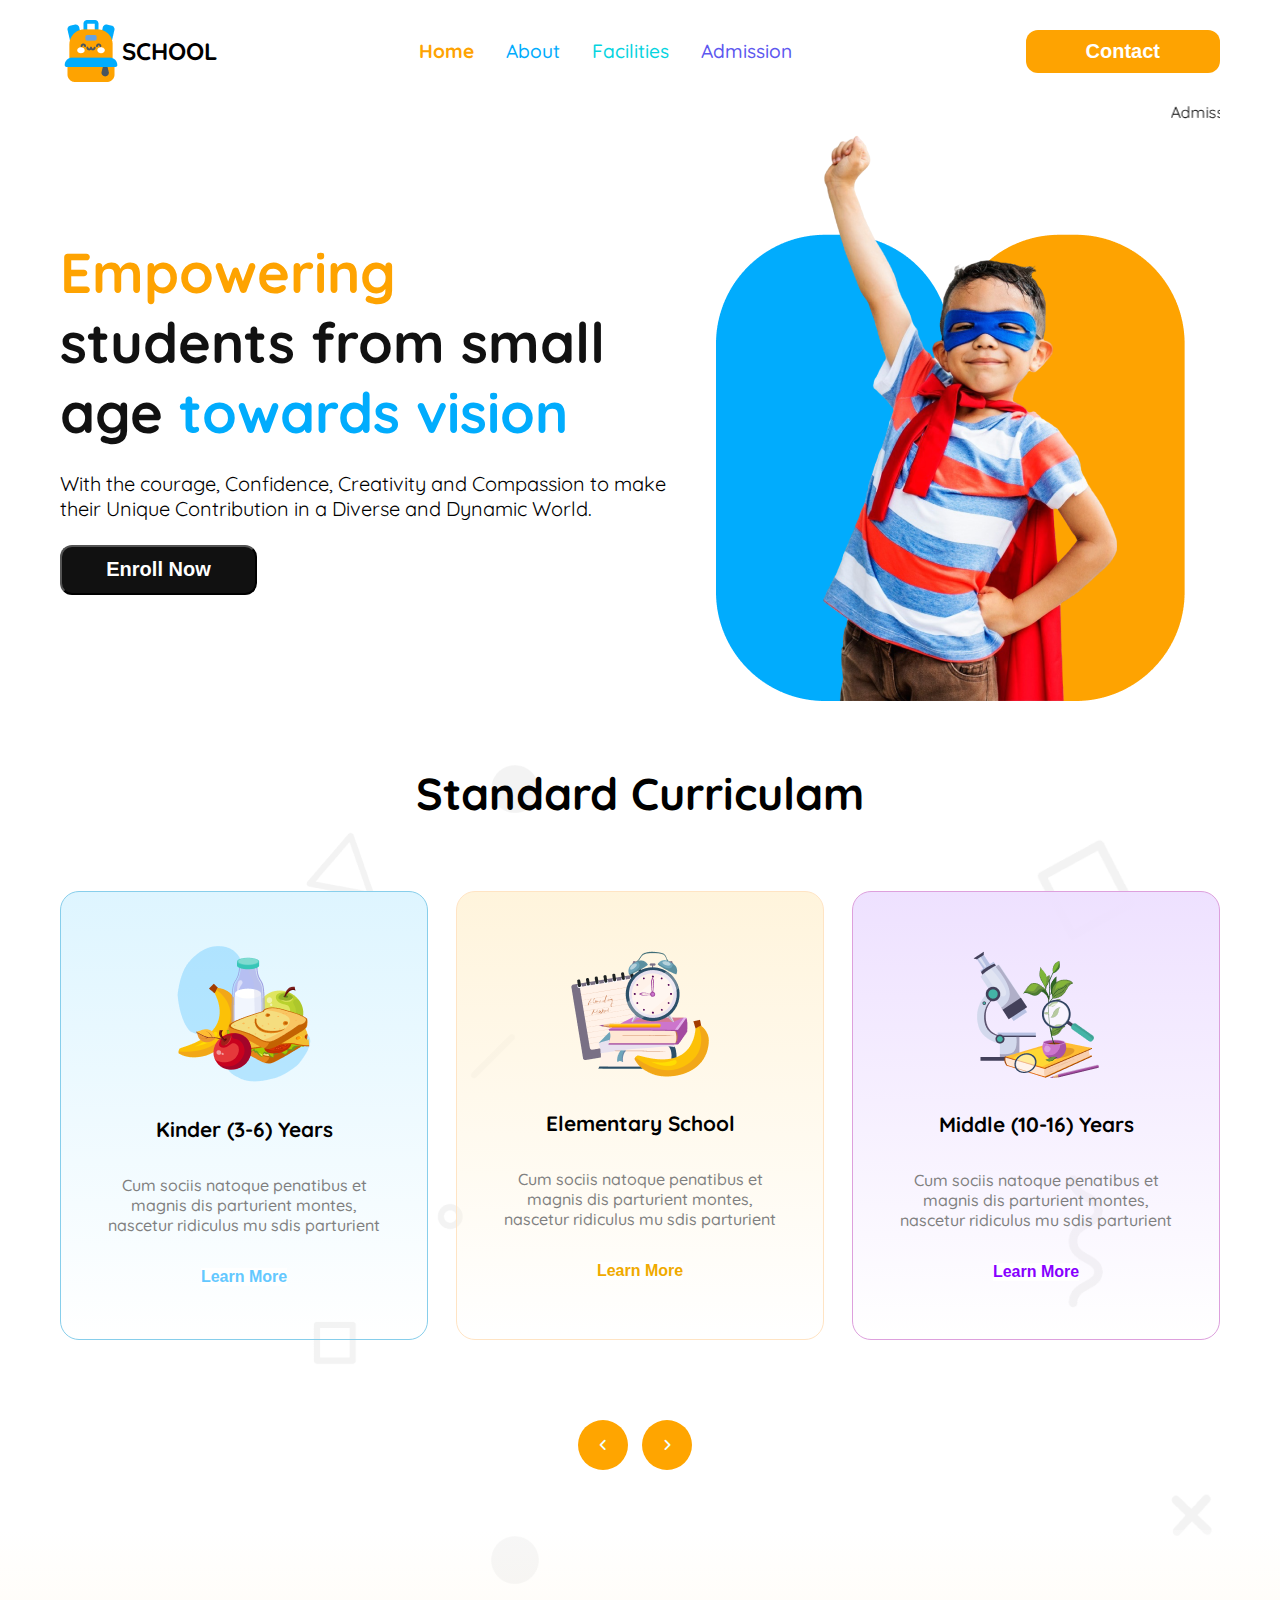
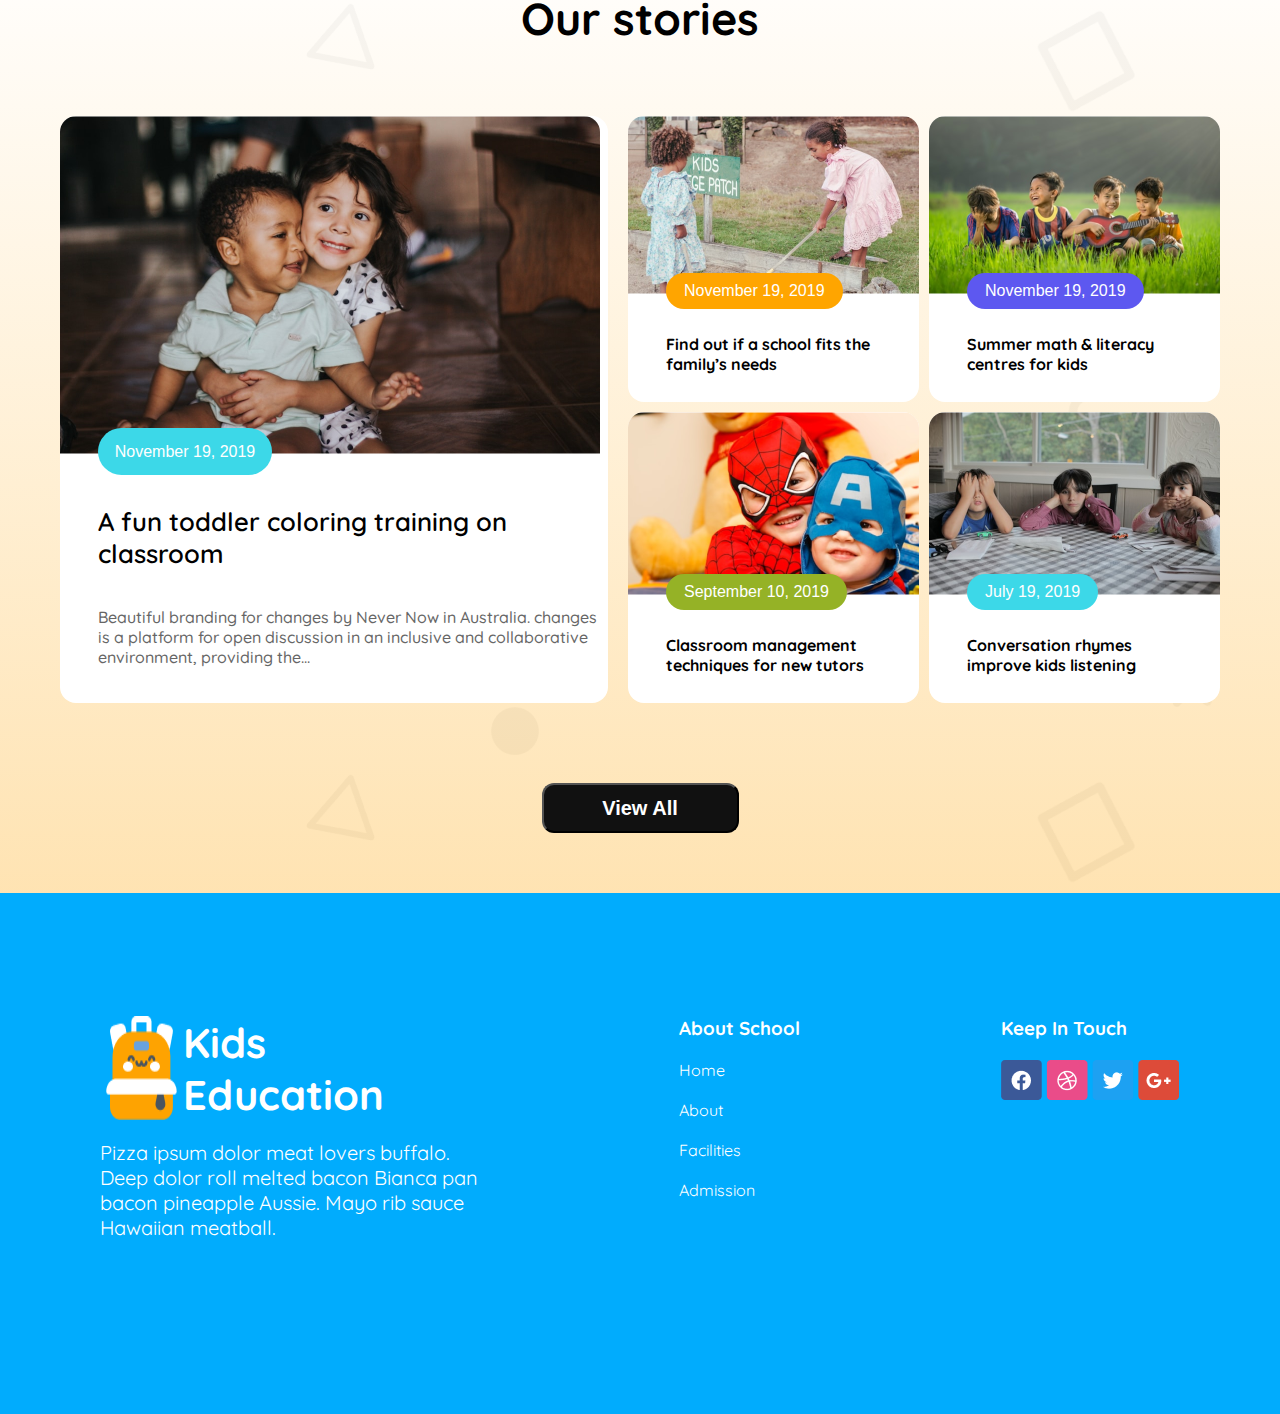
==== commit f98b3665: "style change" ====
--- a/index.html
+++ b/index.html
@@ -26,9 +26,13 @@
             <button class="button-1">Contact</button>
             <i class="fa-solid fa-bars" id="menubar"></i>
         </nav>
-
+        <div class="gotishil-likha">
+            <marquee>Admission Is On ...</marquee>
+        </div>
+        
 
         <section class="hero-kid">
+            
             <div class="hero">
                 <h3 class="hero-kid-title"><span class="span-1">Empowering</span><br>
                     <span class="span-2">students from small <br> age </span> <span class="span-3"> towards
--- a/styles/index1.css
+++ b/styles/index1.css
@@ -24,7 +24,8 @@
 .hero-kid,
 .curriculam,
 .story,
-.footer-class {
+.footer-class,
+.gotishil-likha{
     max-width: 1160px;
     margin: 0px auto;
 }
